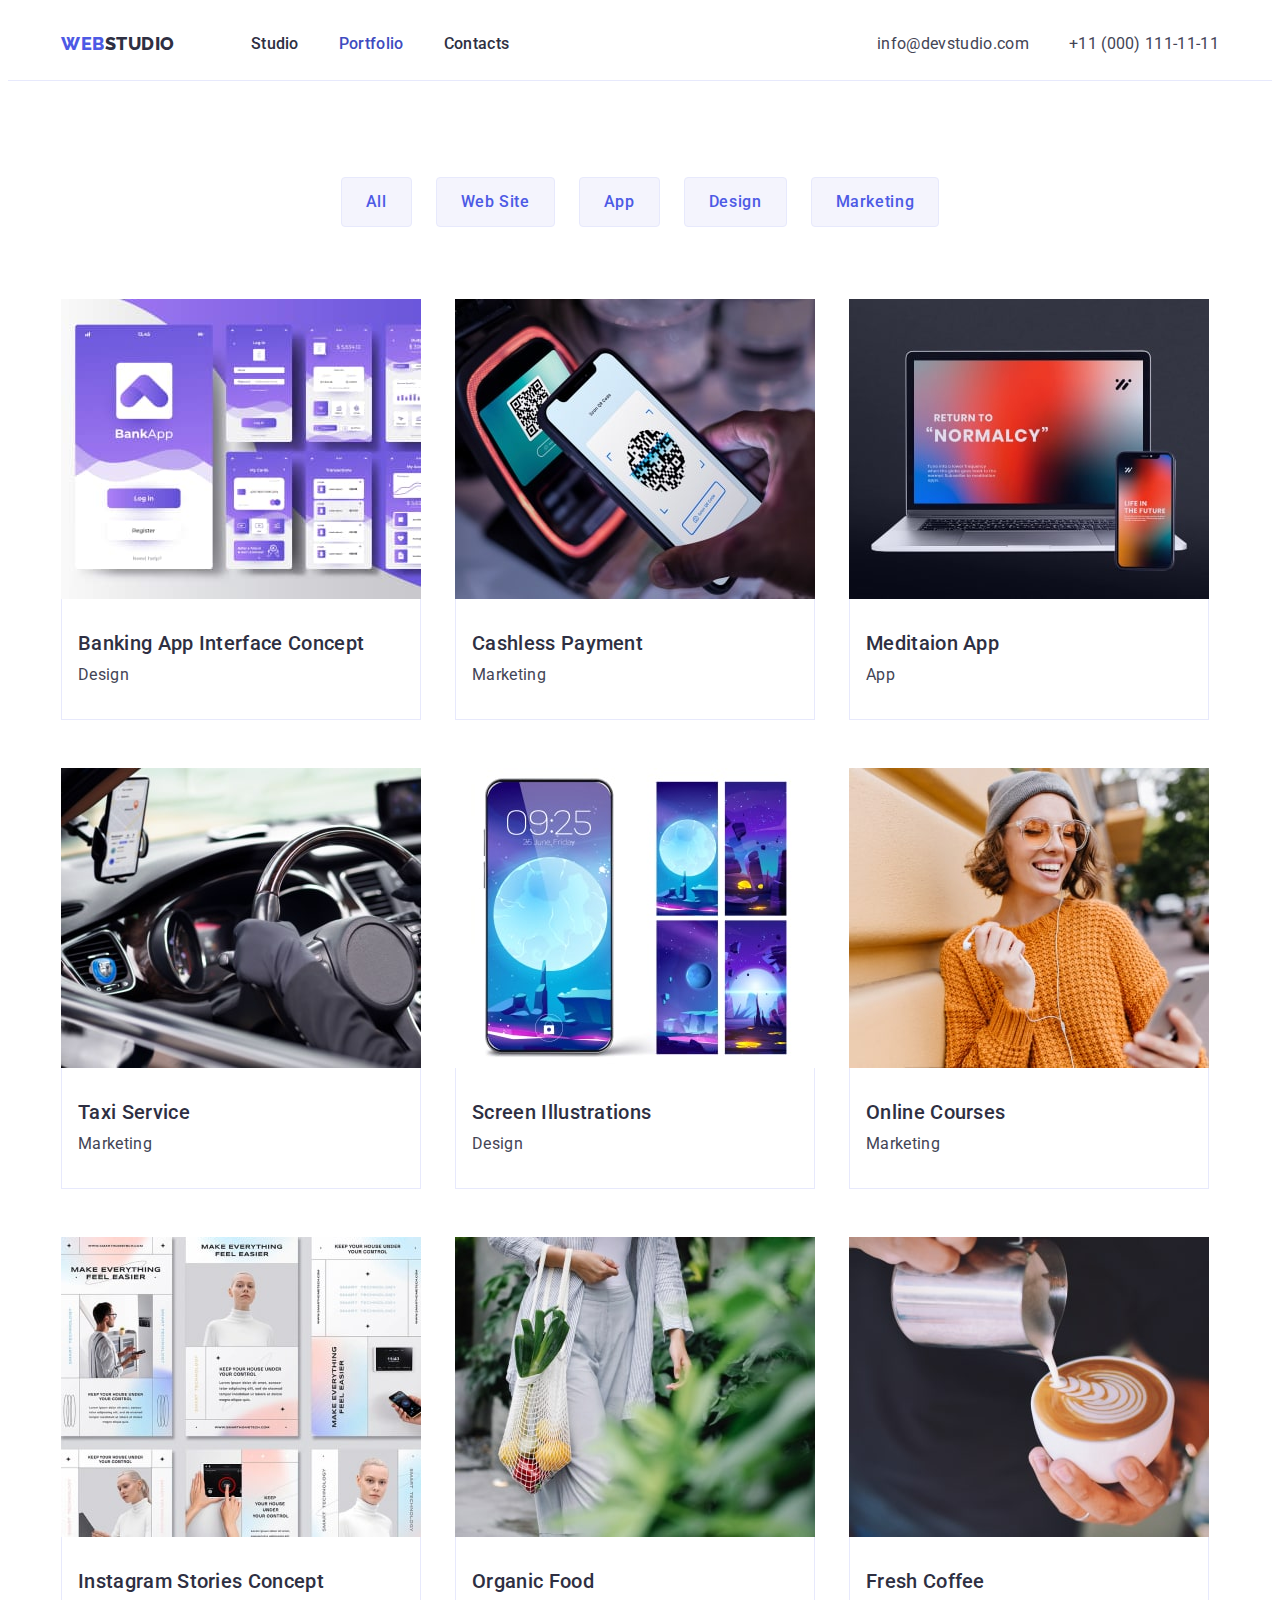
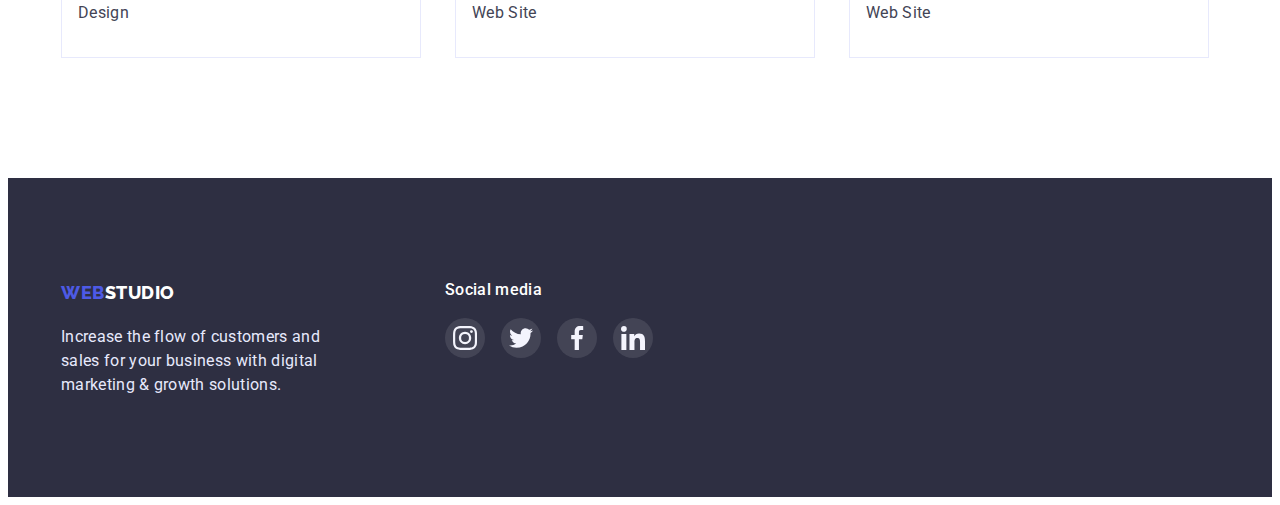
==== portfolio.html @ e418ad01 "Initial commit" ====
<!DOCTYPE html>
<html lang="en">
  <head>
    <meta charset="UTF-8" />
    <meta http-equiv="X-UA-Compatible" content="IE=edge" />
    <meta name="viewport" content="width=device-width, initial-scale=1.0" />
    <title>WebStudio</title>
    <link rel="preconnect" href="https://fonts.googleapis.com" />
    <link rel="preconnect" href="https://fonts.gstatic.com" crossorigin />
    <link
      href="https://fonts.googleapis.com/css2?family=Raleway:wght@800&family=Roboto:wght@400;500;700;900&display=swap"
      rel="stylesheet"
    />
    <link
      rel="stylesheet"
      href="https://cdnjs.cloudflare.com/ajax/libs/modern-normalize/1.1.0/modern-normalize.min.css"
      integrity="sha512-wpPYUAdjBVSE4KJnH1VR1HeZfpl1ub8YT/NKx4PuQ5NmX2tKuGu6U/JRp5y+Y8XG2tV+wKQpNHVUX03MfMFn9Q=="
      crossorigin="anonymous"
      referrerpolicy="no-referrer"
    />
    <link rel="stylesheet" href="./css/styles.css" />
  </head>
  <body>
    <!-- header -->
    <header class="header header-portfolio">
      <div class="container header-container">
        <nav class="header-navigation">
          <a href="./index.html" class="header-logo logo link"
            >Web<span>Studio</span></a
          >
          <ul class="header-list list">
            <li class="header-item">
              <a href="./index.html" class="header-link link">Studio</a>
            </li>
            <li class="header-item">
              <a href="./portfolio.html" class="header-link link current"
                >Portfolio</a
              >
            </li>
            <li class="header-item">
              <a href="" class="header-link link">Contacts</a>
            </li>
          </ul>
        </nav>

        <!-- address -->
        <address class="adress">
          <ul class="adress-list list">
            <li class="adress-item">
              <a href="mailto:info@devstudio.com" class="adress-link link"
                >info@devstudio.com</a
              >
            </li>
            <li class="adress-item">
              <a href="tel:+110001111111" class="adress-link link"
                >+11 (000) 111-11-11</a
              >
            </li>
          </ul>
        </address>
      </div>
    </header>
    <main>
      <!-- Work examples -->
      <section class="portfolio section">
        <div class="container">
          <h1 class="visually-hidden">Work examples</h1>
          <ul class="portfolio-list-btn list">
            <li class="portfolio-item-btn">
              <button type="button" class="portfolio-btn btn">All</button>
            </li>

            <li class="portfolio-item-btn">
              <button type="button" class="portfolio-btn btn">Web Site</button>
            </li>

            <li class="portfolio-item-btn">
              <button type="button" class="portfolio-btn btn">App</button>
            </li>

            <li class="portfolio-item-btn">
              <button type="button" class="portfolio-btn btn">Design</button>
            </li>

            <li class="portfolio-item-btn">
              <button type="button" class="portfolio-btn btn">Marketing</button>
            </li>
          </ul>

          <ul class="portfolio-list list">
            <li class="portfolio-item">
              <a href="" class="portfolio-item-link link">
                <img
                  src="./images/banking-app-interface-concept.jpg"
                  alt="Banking App Interface Concept"
                  width="360"
                  height="300"
                />
                <div class="portfolio-signature">
                  <h2 class="portfolio-title title">
                    Banking App Interface Concept
                  </h2>
                  <p class="portfolio-description description">Design</p>
                </div>
              </a>
            </li>

            <li class="portfolio-item">
              <a href="" class="portfolio-item-link link">
                <img
                  src="./images/cashless-payment.jpg"
                  alt="Cashless Payment"
                  width="360"
                  height="300"
                />
                <div class="portfolio-signature">
                  <h2 class="portfolio-title title">Cashless Payment</h2>
                  <p class="portfolio-description description">Marketing</p>
                </div>
              </a>
            </li>

            <li class="portfolio-item">
              <a href="" class="portfolio-item-link link"
                ><img
                  src="./images/meditaion-app.jpg"
                  alt="Meditaion App"
                  width="360"
                  height="300"
                />
                <div class="portfolio-signature">
                  <h2 class="portfolio-title title">Meditaion App</h2>
                  <p class="portfolio-description description">App</p>
                </div>
              </a>
            </li>

            <li class="portfolio-item">
              <a href="" class="portfolio-item-link link"
                ><img
                  src="./images/taxi-service.jpg"
                  alt="Taxi Service"
                  width="360"
                  height="300"
                />
                <div class="portfolio-signature">
                  <h2 class="portfolio-title title">Taxi Service</h2>
                  <p class="portfolio-description description">Marketing</p>
                </div>
              </a>
            </li>

            <li class="portfolio-item">
              <a href="" class="portfolio-item-link link"
                ><img
                  src="./images/screen-illustrations.jpg"
                  alt="Screen Illustrations"
                  width="360"
                  height="300"
                />
                <div class="portfolio-signature">
                  <h2 class="portfolio-title title">Screen Illustrations</h2>
                  <p class="portfolio-description description">Design</p>
                </div>
              </a>
            </li>

            <li class="portfolio-item">
              <a href="" class="portfolio-item-link link">
                <img
                  src="./images/online-courses.jpg"
                  alt="Online Courses"
                  width="360"
                  height="300"
                />
                <div class="portfolio-signature">
                  <h2 class="portfolio-title title">Online Courses</h2>
                  <p class="portfolio-description description">Marketing</p>
                </div>
              </a>
            </li>

            <li class="portfolio-item">
              <a href="" class="portfolio-item-link link"
                ><img
                  src="./images/instagram-stories-concept.jpg"
                  alt="Instagram Stories Concept"
                  width="360"
                  height="300"
                />
                <div class="portfolio-signature">
                  <h2 class="portfolio-title title">
                    Instagram Stories Concept
                  </h2>
                  <p class="portfolio-description description">Design</p>
                </div>
              </a>
            </li>

            <li class="portfolio-item">
              <a href="" class="portfolio-item-link link"
                ><img
                  src="./images/organic-food.jpg"
                  alt="Organic Food"
                  width="360"
                  height="300"
                />
                <div class="portfolio-signature">
                  <h2 class="portfolio-title title">Organic Food</h2>
                  <p class="portfolio-description description">Web Site</p>
                </div>
              </a>
            </li>

            <li class="portfolio-item">
              <a href="" class="portfolio-item-link link"
                ><img
                  src="./images/fresh-coffee.jpg"
                  alt="Fresh Coffee"
                  width="360"
                  height="300"
                />
                <div class="portfolio-signature">
                  <h2 class="portfolio-title title">Fresh Coffee</h2>
                  <p class="portfolio-description description">Web Site</p>
                </div>
              </a>
            </li>
          </ul>
        </div>
      </section>
    </main>

    <!-- Footer -->
    <footer class="footer">
      <div class="footer-container container">
        <div class="footer-info">
          <a href="./index.html" class="footer-logo logo link"
            >Web<span>Studio</span></a
          >
          <p class="footer-description description">
            Increase the flow of customers and sales for your business with
            digital marketing & growth solutions.
          </p>
        </div>

        <div class="social-company">
          <h2 class="social-company-title">Social media</h2>
          <ul class="company-social-list list">
            <li class="company-social-item">
              <a href="" aria-label="instagram" class="company-item-icon">
                <svg class="company-icon" width="24" height="24">
                  <use href="./images/symbol-defs.svg#instagram"></use>
                </svg>
              </a>
            </li>
            <li class="company-social-item">
              <a href="" aria-label="twitter" class="company-item-icon">
                <svg class="company-icon" width="24" height="24">
                  <use href="./images/symbol-defs.svg#twitter"></use>
                </svg>
              </a>
            </li>
            <li class="company-social-item">
              <a href="" aria-label="facebook" class="company-item-icon">
                <svg class="company-icon" width="24" height="24">
                  <use href="./images/symbol-defs.svg#facebook"></use>
                </svg>
              </a>
            </li>
            <li class="company-social-item">
              <a href="" aria-label="linkedin" class="company-item-icon">
                <svg class="company-icon" width="24" height="24">
                  <use href="./images/symbol-defs.svg#linkedin"></use>
                </svg>
              </a>
            </li>
          </ul>
        </div>
      </div>
    </footer>
  </body>
</html>
---- css/styles.css ----
:root {
  --basic-color: #2e2f42;
  --secondary-color: #ffffff;
  --primary-brand-color: #4d5ae5;
  --pressed-state-color: #404bbf;
  --text-color: #434455;
  --accent-color: #e7e9fc;
  --accent-light-color: #f4f4fd;
  --light-slate: #8e8f99;
  --green: #31d0aa;
  --section-padding: 120px;
  --title-margin: 72px;
}

h1,
h2,
h3,
h4,
p {
  margin: 0;
}
ul {
  margin: 0;
  padding: 0;
}
img {
  display: block;
  max-width: 100%;
  height: auto;
}

.link {
  text-decoration: none;
}
.list {
  list-style: none;
}

body {
  font-family: 'Roboto', sans-serif;
  color: var(--basic-color);
  line-height: 1.5;
  letter-spacing: 0.02em;
  font-size: 16px;
}

.container {
  margin-left: auto;
  margin-right: auto;
  width: 1158px;
  padding-left: 15px;
  padding-right: 15px;
}
.section {
  padding-bottom: var(--section-padding);
}
.header {
  padding: 24px 0;
}
.btn {
  font-family: inherit;
  cursor: pointer;
  font-weight: 500;
  font-size: inherit;
  line-height: inherit;
  letter-spacing: 0.04em;
  border-radius: 4px;
}

.title {
  font-weight: 500;
  font-size: 20px;
  line-height: 1.2;
  margin-bottom: 8px;
}

.description {
  color: var(--text-color);
}

.visually-hidden {
  position: absolute;
  width: 1px;
  height: 1px;
  margin: -1px;
  border: 0;
  padding: 0;
  white-space: nowrap;
  clip-path: inset(100%);
  clip: rect(0 0 0 0);
  overflow: hidden;
}
.logo {
  font-family: 'Raleway', sans-serif;
  font-weight: 800;
  font-size: 18px;
  letter-spacing: 0.03em;
  text-transform: uppercase;
  color: var(--primary-brand-color);
}

/* -------header------ */
.header {
  border-bottom: 1px solid var(--accent-color);
}

.header-link:hover,
.header-link:focus,
.adress-link:hover,
.adress-link:focus {
  color: var(--pressed-state-color);
}
/* navigation */
.header-container {
  display: flex;
  align-items: center;
  justify-content: space-between;
}

.header-navigation {
  display: flex;
}
.header-list {
  display: flex;
}
.adress-list {
  display: flex;
}
.header-logo {
  line-height: 1.33;
  margin-right: 76px;
}
.header-logo > span {
  color: var(--basic-color);
}
.header-link {
  color: var(--basic-color);
  font-weight: 500;
}
.header-link.current {
  color: var(--pressed-state-color);
}
.header-item:not(:last-child),
.adress-item:not(:last-child) {
  margin-right: 40px;
}

/* adress */
.adress-link {
  font-style: normal;
  color: var(--text-color);
}

/*--------------- Hero-------------- */
.hero {
  background-color: var(--basic-color);
  padding: 188px 0;
  text-align: center;
  height: 600px;
  max-width: 1440px;
  margin-left: auto;
  margin-right: auto;
  background-image: linear-gradient(
      to right,
      rgba(46, 47, 66, 0.7),
      rgba(46, 47, 66, 0.7)
    ),
    url(../images/people-office.jpg);
}

.hero-title {
  font-size: 56px;
  line-height: 1.07;
  color: var(--secondary-color);
  width: 496px;
  margin: 0 auto 48px auto;
}
.hero-btn {
  background-color: var(--primary-brand-color);
  color: var(--secondary-color);
  border: 1px solid var(--primary-brand-color);
  padding: 16px 32px;
}
.hero-btn:hover,
.hero-btn:focus {
  background-color: var(--pressed-state-color);
  border: 1px solid var(--pressed-state-color);
}

/*--------------- benefits------------*/
.benefits-list {
  display: flex;
  align-items: center;
  column-gap: 24px;
}

.benefits {
  padding-top: var(--section-padding);
}
.benefits-item {
  width: 264px;
}
.benefits-item-icon {
  display: flex;
  align-items: center;
  justify-content: center;
  background-color: var(--accent-light-color);
  width: 264px;
  height: 112px;
  margin-bottom: 8px;
  border-radius: 4px;
}

/* work */
.work-list {
  display: flex;
  align-items: center;
  column-gap: 24px;
}

.work-title,
.team-main-title,
.customers-title {
  font-size: 36px;
  line-height: 1.11;
  text-transform: capitalize;
  margin-bottom: var(--title-margin);
  text-align: center;
}

/*------------Team------------ */
.team-list {
  display: flex;
  align-items: center;
  gap: 24px;
}
.team {
  background-color: var(--accent-light-color);
  padding-top: var(--section-padding);
}
.team-item {
  flex-basis: calc((100% - 3 * 24px) / 4);
  box-shadow: 0px 1px 6px rgba(46, 47, 66, 0.08),
    0px 1px 1px rgba(46, 47, 66, 0.16), 0px 2px 1px rgba(46, 47, 66, 0.08);
}

.team-signature {
  background-color: var(--secondary-color);
  padding-top: 32px;
  padding-bottom: 32px;
  border-radius: 0px 0px 4px 4px;
  text-align: center;
}
.team-description {
  margin-bottom: 8px;
}
.team-social-list {
  display: flex;
  align-items: center;
  justify-content: center;
  column-gap: 24px;
}
.team-social-item {
  background-color: var(--primary-brand-color);
  width: 40px;
  height: 40px;
  border-radius: 50%;
}
.team-item-icon {
  width: 100%;
  height: 100%;
  display: flex;
  align-items: center;
  justify-content: center;
}
.team-item-icon:hover,
.team-item-icon:focus {
  background-color: var(--pressed-state-color);
  border-radius: 50%;
}
/* --------Customers------ */
.customers {
  padding-top: 130px;
}
.customers-list {
  display: flex;
  align-items: center;
  justify-content: center;
  gap: 24px;
}
.customers-item {
  width: 168px;
  height: 88px;
}

.customers-item-link {
  width: 100%;
  height: 100%;
  display: flex;
  align-items: center;
  justify-content: center;
  border: 1px solid var(--light-slate);
  border-radius: 4px;
}
.customers-item-link {
  fill: #afb1b8;
}
.customers-item-link:hover,
.customers-item-link:focus {
  fill: var(--pressed-state-color);
  border-color: var(--pressed-state-color);
}

/* Footer  */
.footer {
  background-color: var(--basic-color);
  padding: 100px 0;
}
.footer-container {
  display: flex;
}
.footer-logo {
  line-height: 1.7;
  margin-bottom: 16px;
  display: inline-block;
}
.footer-logo > span {
  color: var(--secondary-color);
}
.footer-description {
  color: var(--accent-color);
  width: 264px;
}
.social-company {
  margin-left: 120px;
}
.social-company-title {
  color: var(--secondary-color);
  font-weight: 500;
  margin-bottom: 16px;
  font-size: 16px;
}

.company-social-list {
  display: flex;
  align-items: center;
  justify-content: center;
  column-gap: 16px;
}
.company-social-item {
  background-color: rgba(255, 255, 255, 0.1);
  width: 40px;
  height: 40px;
  border-radius: 50%;
}
.company-item-icon {
  width: 100%;
  height: 100%;
  display: flex;
  align-items: center;
  justify-content: center;
}
.company-item-icon:hover,
.company-item-icon:focus {
  background-color: var(--green);
  border-radius: 50%;
}

/*---------------- portfolio------------- */
.portfolio {
  padding-top: 96px;
}

.portfolio-btn:hover,
.portfolio-btn:focus {
  background-color: var(--pressed-state-color);
  color: var(--secondary-color);
  border-color: var(--pressed-state-color);
  box-shadow: 0px 3px 1px rgba(0, 0, 0, 0.1), 0px 2px 1px rgba(0, 0, 0, 0.08),
    0px 2px 2px rgba(0, 0, 0, 0.12);
}
.portfolio-btn {
  color: var(--primary-brand-color);
  background-color: var(--accent-light-color);
  border: 1px solid var(--accent-color);
  padding: 12px 24px;
}
.portfolio-list-btn {
  display: flex;
  align-items: center;
  justify-content: center;
  margin-bottom: 72px;
}
.portfolio-item-btn:not(:last-child) {
  margin-right: 24px;
}

.portfolio-list {
  display: flex;
  flex-wrap: wrap;
  column-gap: 24px;
  row-gap: 48px;
}
.portfolio-item {
  flex-basis: calc((100% - 2 * 24px) / 3);
}
.portfolio-item-link {
  display: inline-block;
}
.portfolio-item-link:hover,
.portfolio-item-link:focus {
  box-shadow: 0px 1px 6px rgba(46, 47, 66, 0.08),
    0px 1px 1px rgba(46, 47, 66, 0.16), 0px 2px 1px rgba(46, 47, 66, 0.08);
}
.portfolio-signature {
  padding: 32px 16px;
  border: 1px solid var(--accent-color);
  border-top: none;
  color: var(--basic-color);
}
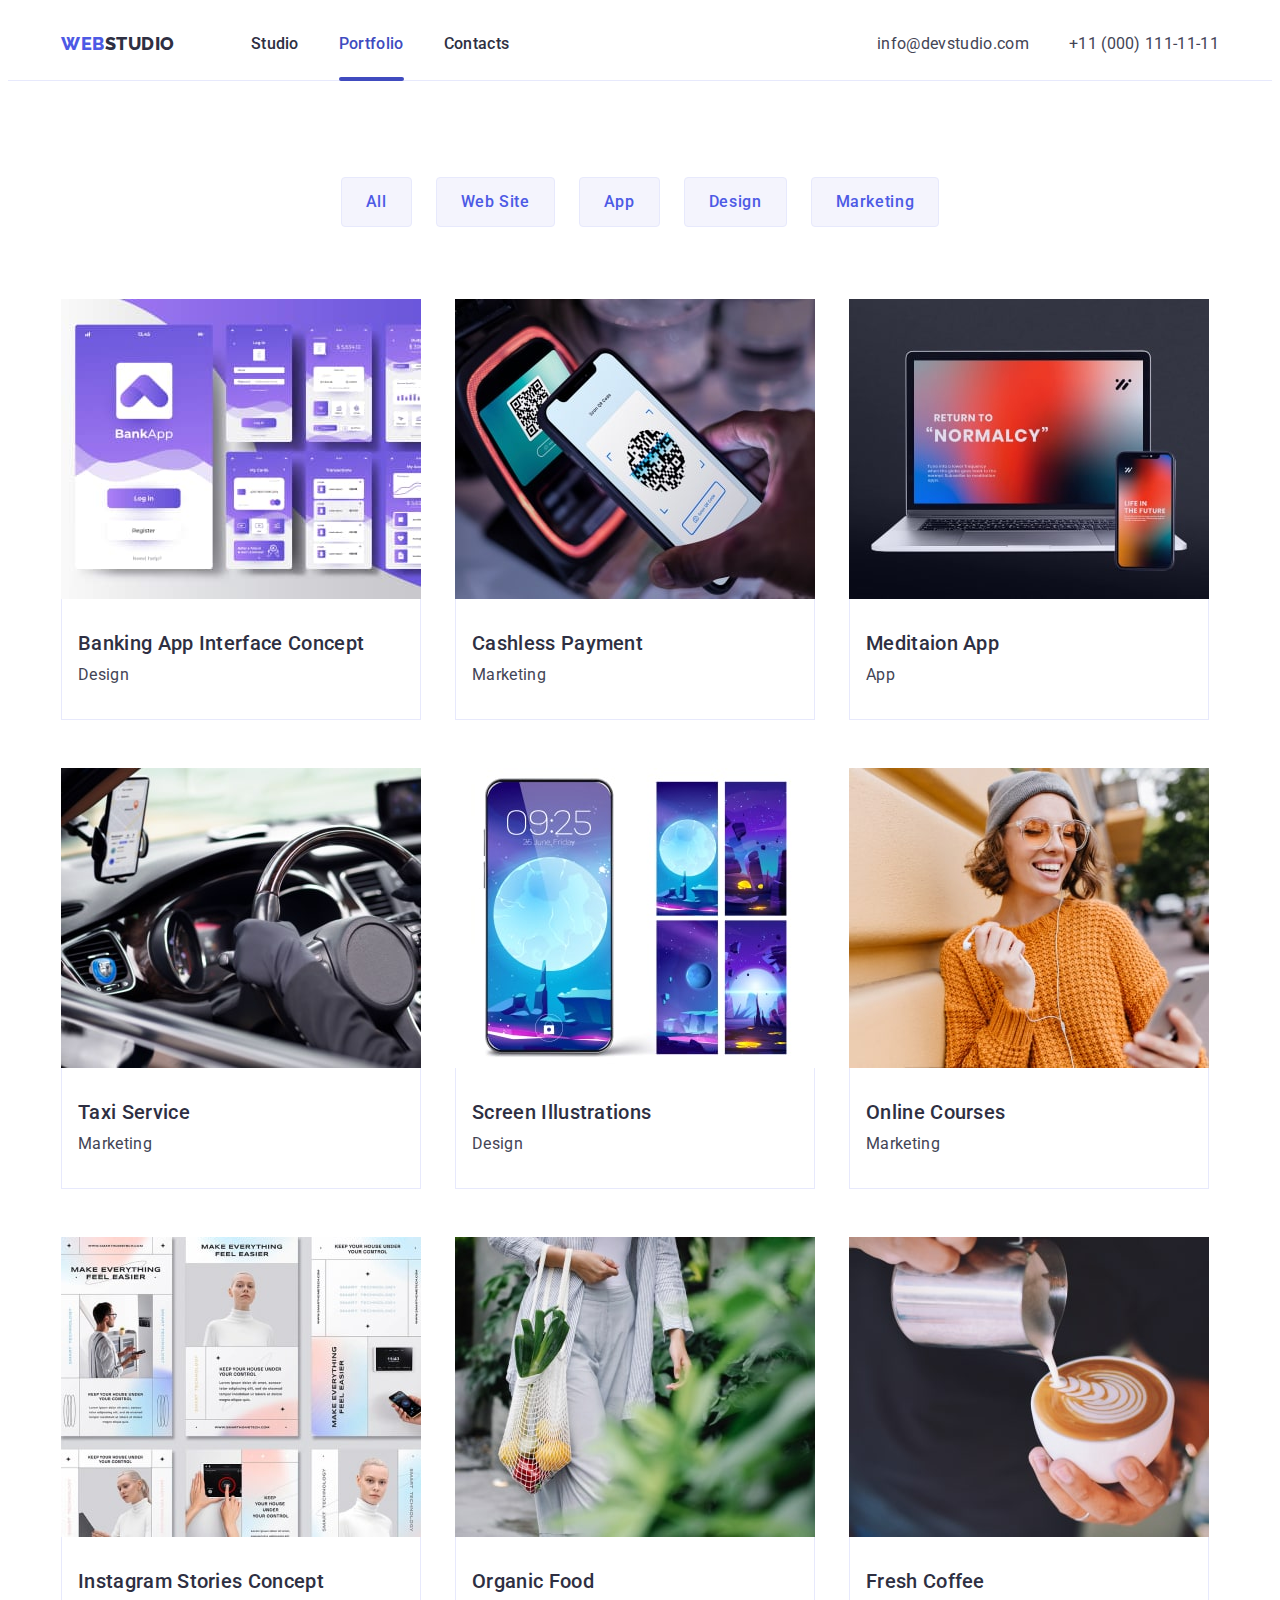
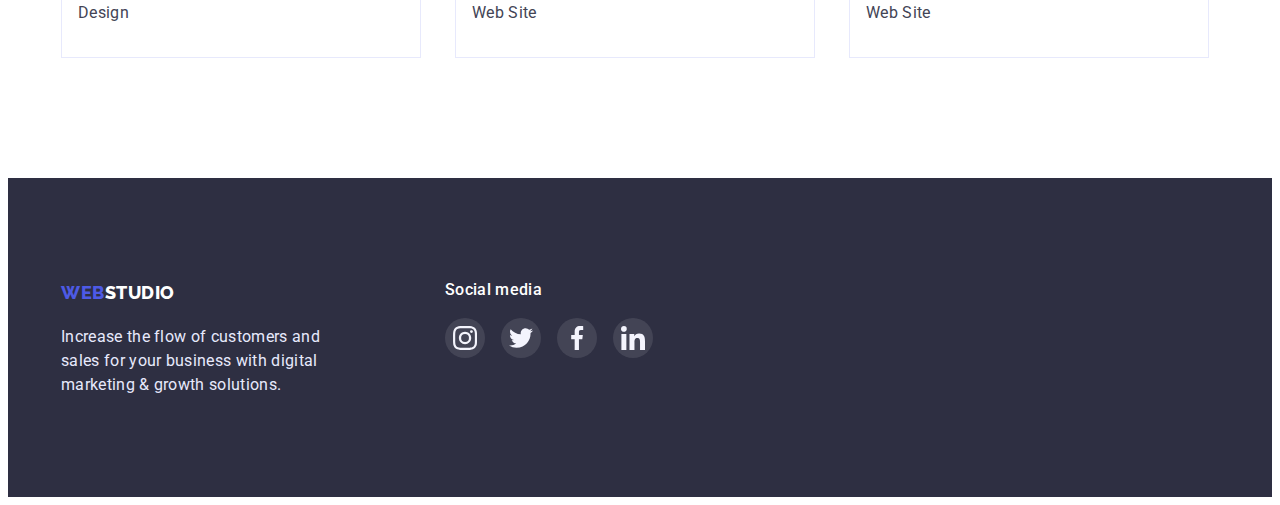
==== commit c3b0de4b: "hw-5" ====
--- a/portfolio.html
+++ b/portfolio.html
@@ -90,12 +90,19 @@
           <ul class="portfolio-list list">
             <li class="portfolio-item">
               <a href="" class="portfolio-item-link link">
-                <img
-                  src="./images/banking-app-interface-concept.jpg"
-                  alt="Banking App Interface Concept"
-                  width="360"
-                  height="300"
-                />
+                <div class="portfolio-item-wrap">
+                  <img
+                    src="./images/banking-app-interface-concept.jpg"
+                    alt="Banking App Interface Concept"
+                    width="360"
+                    height="300"
+                  />
+                  <p class="portfolio-item-overlay">
+                    14 Stylish and User-Friendly App Design Concepts · Task
+                    Manager App · Calorie Tracker App · Exotic Fruit Ecommerce
+                    App · Cloud Storage App
+                  </p>
+                </div>
                 <div class="portfolio-signature">
                   <h2 class="portfolio-title title">
                     Banking App Interface Concept
@@ -107,12 +114,19 @@
 
             <li class="portfolio-item">
               <a href="" class="portfolio-item-link link">
-                <img
-                  src="./images/cashless-payment.jpg"
-                  alt="Cashless Payment"
-                  width="360"
-                  height="300"
-                />
+                <div class="portfolio-item-wrap">
+                  <img
+                    src="./images/cashless-payment.jpg"
+                    alt="Cashless Payment"
+                    width="360"
+                    height="300"
+                  />
+                  <p class="portfolio-item-overlay">
+                    14 Stylish and User-Friendly App Design Concepts · Task
+                    Manager App · Calorie Tracker App · Exotic Fruit Ecommerce
+                    App · Cloud Storage App
+                  </p>
+                </div>
                 <div class="portfolio-signature">
                   <h2 class="portfolio-title title">Cashless Payment</h2>
                   <p class="portfolio-description description">Marketing</p>
@@ -121,13 +135,20 @@
             </li>
 
             <li class="portfolio-item">
-              <a href="" class="portfolio-item-link link"
-                ><img
-                  src="./images/meditaion-app.jpg"
-                  alt="Meditaion App"
-                  width="360"
-                  height="300"
-                />
+              <a href="" class="portfolio-item-link link">
+                <div class="portfolio-item-wrap">
+                  <img
+                    src="./images/meditaion-app.jpg"
+                    alt="Meditaion App"
+                    width="360"
+                    height="300"
+                  />
+                  <p class="portfolio-item-overlay">
+                    14 Stylish and User-Friendly App Design Concepts · Task
+                    Manager App · Calorie Tracker App · Exotic Fruit Ecommerce
+                    App · Cloud Storage App
+                  </p>
+                </div>
                 <div class="portfolio-signature">
                   <h2 class="portfolio-title title">Meditaion App</h2>
                   <p class="portfolio-description description">App</p>
@@ -136,13 +157,20 @@
             </li>
 
             <li class="portfolio-item">
-              <a href="" class="portfolio-item-link link"
-                ><img
-                  src="./images/taxi-service.jpg"
-                  alt="Taxi Service"
-                  width="360"
-                  height="300"
-                />
+              <a href="" class="portfolio-item-link link">
+                <div class="portfolio-item-wrap">
+                  <img
+                    src="./images/taxi-service.jpg"
+                    alt="Taxi Service"
+                    width="360"
+                    height="300"
+                  />
+                  <p class="portfolio-item-overlay">
+                    14 Stylish and User-Friendly App Design Concepts · Task
+                    Manager App · Calorie Tracker App · Exotic Fruit Ecommerce
+                    App · Cloud Storage App
+                  </p>
+                </div>
                 <div class="portfolio-signature">
                   <h2 class="portfolio-title title">Taxi Service</h2>
                   <p class="portfolio-description description">Marketing</p>
@@ -151,13 +179,20 @@
             </li>
 
             <li class="portfolio-item">
-              <a href="" class="portfolio-item-link link"
-                ><img
-                  src="./images/screen-illustrations.jpg"
-                  alt="Screen Illustrations"
-                  width="360"
-                  height="300"
-                />
+              <a href="" class="portfolio-item-link link">
+                <div class="portfolio-item-wrap">
+                  <img
+                    src="./images/screen-illustrations.jpg"
+                    alt="Screen Illustrations"
+                    width="360"
+                    height="300"
+                  />
+                  <p class="portfolio-item-overlay">
+                    14 Stylish and User-Friendly App Design Concepts · Task
+                    Manager App · Calorie Tracker App · Exotic Fruit Ecommerce
+                    App · Cloud Storage App
+                  </p>
+                </div>
                 <div class="portfolio-signature">
                   <h2 class="portfolio-title title">Screen Illustrations</h2>
                   <p class="portfolio-description description">Design</p>
@@ -167,12 +202,19 @@
 
             <li class="portfolio-item">
               <a href="" class="portfolio-item-link link">
-                <img
-                  src="./images/online-courses.jpg"
-                  alt="Online Courses"
-                  width="360"
-                  height="300"
-                />
+                <div class="portfolio-item-wrap">
+                  <img
+                    src="./images/online-courses.jpg"
+                    alt="Online Courses"
+                    width="360"
+                    height="300"
+                  />
+                  <p class="portfolio-item-overlay">
+                    14 Stylish and User-Friendly App Design Concepts · Task
+                    Manager App · Calorie Tracker App · Exotic Fruit Ecommerce
+                    App · Cloud Storage App
+                  </p>
+                </div>
                 <div class="portfolio-signature">
                   <h2 class="portfolio-title title">Online Courses</h2>
                   <p class="portfolio-description description">Marketing</p>
@@ -181,13 +223,20 @@
             </li>
 
             <li class="portfolio-item">
-              <a href="" class="portfolio-item-link link"
-                ><img
-                  src="./images/instagram-stories-concept.jpg"
-                  alt="Instagram Stories Concept"
-                  width="360"
-                  height="300"
-                />
+              <a href="" class="portfolio-item-link link">
+                <div class="portfolio-item-wrap">
+                  <img
+                    src="./images/instagram-stories-concept.jpg"
+                    alt="Instagram Stories Concept"
+                    width="360"
+                    height="300"
+                  />
+                  <p class="portfolio-item-overlay">
+                    14 Stylish and User-Friendly App Design Concepts · Task
+                    Manager App · Calorie Tracker App · Exotic Fruit Ecommerce
+                    App · Cloud Storage App
+                  </p>
+                </div>
                 <div class="portfolio-signature">
                   <h2 class="portfolio-title title">
                     Instagram Stories Concept
@@ -198,13 +247,20 @@
             </li>
 
             <li class="portfolio-item">
-              <a href="" class="portfolio-item-link link"
-                ><img
-                  src="./images/organic-food.jpg"
-                  alt="Organic Food"
-                  width="360"
-                  height="300"
-                />
+              <a href="" class="portfolio-item-link link">
+                <div class="portfolio-item-wrap">
+                  <img
+                    src="./images/organic-food.jpg"
+                    alt="Organic Food"
+                    width="360"
+                    height="300"
+                  />
+                  <p class="portfolio-item-overlay">
+                    14 Stylish and User-Friendly App Design Concepts · Task
+                    Manager App · Calorie Tracker App · Exotic Fruit Ecommerce
+                    App · Cloud Storage App
+                  </p>
+                </div>
                 <div class="portfolio-signature">
                   <h2 class="portfolio-title title">Organic Food</h2>
                   <p class="portfolio-description description">Web Site</p>
@@ -213,13 +269,20 @@
             </li>
 
             <li class="portfolio-item">
-              <a href="" class="portfolio-item-link link"
-                ><img
-                  src="./images/fresh-coffee.jpg"
-                  alt="Fresh Coffee"
-                  width="360"
-                  height="300"
-                />
+              <a href="" class="portfolio-item-link link">
+                <div class="portfolio-item-wrap">
+                  <img
+                    src="./images/fresh-coffee.jpg"
+                    alt="Fresh Coffee"
+                    width="360"
+                    height="300"
+                  />
+                  <p class="portfolio-item-overlay">
+                    14 Stylish and User-Friendly App Design Concepts · Task
+                    Manager App · Calorie Tracker App · Exotic Fruit Ecommerce
+                    App · Cloud Storage App
+                  </p>
+                </div>
                 <div class="portfolio-signature">
                   <h2 class="portfolio-title title">Fresh Coffee</h2>
                   <p class="portfolio-description description">Web Site</p>
--- a/css/styles.css
+++ b/css/styles.css
@@ -136,9 +136,24 @@
 .header-link {
   color: var(--basic-color);
   font-weight: 500;
-}
+  position: relative;
+  transition-property: color;
+  transition-duration: 250ms;
+  transition-timing-function: cubic-bezier(0.4, 0, 0.2, 1);
+}
+
 .header-link.current {
   color: var(--pressed-state-color);
+}
+.header-link.current::after {
+  content: '';
+  width: 100%;
+  height: 4px;
+  background-color: var(--pressed-state-color);
+  border-radius: 2px;
+  position: absolute;
+  bottom: -28px;
+  left: 0;
 }
 .header-item:not(:last-child),
 .adress-item:not(:last-child) {
@@ -149,6 +164,9 @@
 .adress-link {
   font-style: normal;
   color: var(--text-color);
+  transition-property: color;
+  transition-duration: 250ms;
+  transition-timing-function: cubic-bezier(0.4, 0, 0.2, 1);
 }
 
 /*--------------- Hero-------------- */
@@ -180,6 +198,9 @@
   color: var(--secondary-color);
   border: 1px solid var(--primary-brand-color);
   padding: 16px 32px;
+  transition-property: background-color;
+  transition-duration: 250ms;
+  transition-timing-function: cubic-bezier(0.4, 0, 0.2, 1);
 }
 .hero-btn:hover,
 .hero-btn:focus {
@@ -273,10 +294,14 @@
   align-items: center;
   justify-content: center;
 }
+
 .team-item-icon:hover,
 .team-item-icon:focus {
   background-color: var(--pressed-state-color);
   border-radius: 50%;
+  transition-property: background;
+  transition-duration: 250ms;
+  transition-timing-function: cubic-bezier(0.4, 0, 0.2, 1);
 }
 /* --------Customers------ */
 .customers {
@@ -304,6 +329,9 @@
 }
 .customers-item-link {
   fill: #afb1b8;
+  transition-property: fill, border-color;
+  transition-duration: 250ms;
+  transition-timing-function: cubic-bezier(0.4, 0, 0.2, 1);
 }
 .customers-item-link:hover,
 .customers-item-link:focus {
@@ -364,6 +392,9 @@
 .company-item-icon:focus {
   background-color: var(--green);
   border-radius: 50%;
+  transition-property: background-color;
+  transition-duration: 250ms;
+  transition-timing-function: cubic-bezier(0.4, 0, 0.2, 1);
 }
 
 /*---------------- portfolio------------- */
@@ -384,6 +415,9 @@
   background-color: var(--accent-light-color);
   border: 1px solid var(--accent-color);
   padding: 12px 24px;
+  transition-property: background-color, color, box-shadow, border;
+  transition-duration: 250ms;
+  transition-timing-function: cubic-bezier(0.4, 0, 0.2, 1);
 }
 .portfolio-list-btn {
   display: flex;
@@ -406,6 +440,9 @@
 }
 .portfolio-item-link {
   display: inline-block;
+  transition-property: box-shadow;
+  transition-duration: 250ms;
+  transition-timing-function: cubic-bezier(0.4, 0, 0.2, 1);
 }
 .portfolio-item-link:hover,
 .portfolio-item-link:focus {
@@ -418,3 +455,67 @@
   border-top: none;
   color: var(--basic-color);
 }
+.portfolio-item-wrap {
+  position: relative;
+  overflow: hidden;
+}
+.portfolio-item-overlay {
+  color: var(--accent-light-color);
+  background-color: var(--primary-brand-color);
+  padding: 40px 32px 164px 32px;
+  position: absolute;
+  top: 0;
+  left: 0;
+  width: 100%;
+  height: 100%;
+  transform: translateY(100%);
+  transition-property: transform;
+  transition-duration: 250ms;
+  transition-timing-function: cubic-bezier(0.4, 0, 0.2, 1);
+  overflow: auto;
+}
+.portfolio-item-link:hover .portfolio-item-overlay,
+.portfolio-item-link:focus .portfolio-item-overlay {
+  transform: translateY(0);
+}
+.backdrop {
+  width: 100%;
+  height: 100%;
+  background-color: rgba(46, 47, 66, 0.4);
+  position: fixed;
+  top: 0;
+  left: 0;
+  transition: opacity 250ms cubic-bezier(0.4, 0, 0.2, 1),
+    visibility 250ms cubic-bezier(0.4, 0, 0.2, 1);
+}
+.modal {
+  width: 408px;
+  height: 576px;
+  background: #fcfcfc;
+  box-shadow: 0px 1px 1px rgba(0, 0, 0, 0.14), 0px 1px 3px rgba(0, 0, 0, 0.12),
+    0px 2px 1px rgba(0, 0, 0, 0.2);
+  border-radius: 4px;
+  padding: 20px;
+  position: absolute;
+  top: 50%;
+  left: 50%;
+  transform: translate(-50%, -50%) scale(1);
+  transition: transform 250ms cubic-bezier(0.4, 0, 0.2, 1);
+}
+.modal-close {
+  display: block;
+  height: 24px;
+  width: 24px;
+  background: var(--accent-color);
+  border: 1px solid rgba(0, 0, 0, 0.1);
+  border-radius: 50%;
+  margin-left: auto;
+}
+.is-hidden {
+  opacity: 0;
+  visibility: hidden;
+  pointer-events: none;
+}
+.backdrop.is-hidden .modal {
+  transform: translate(-50%, -50%) scale(0);
+}
